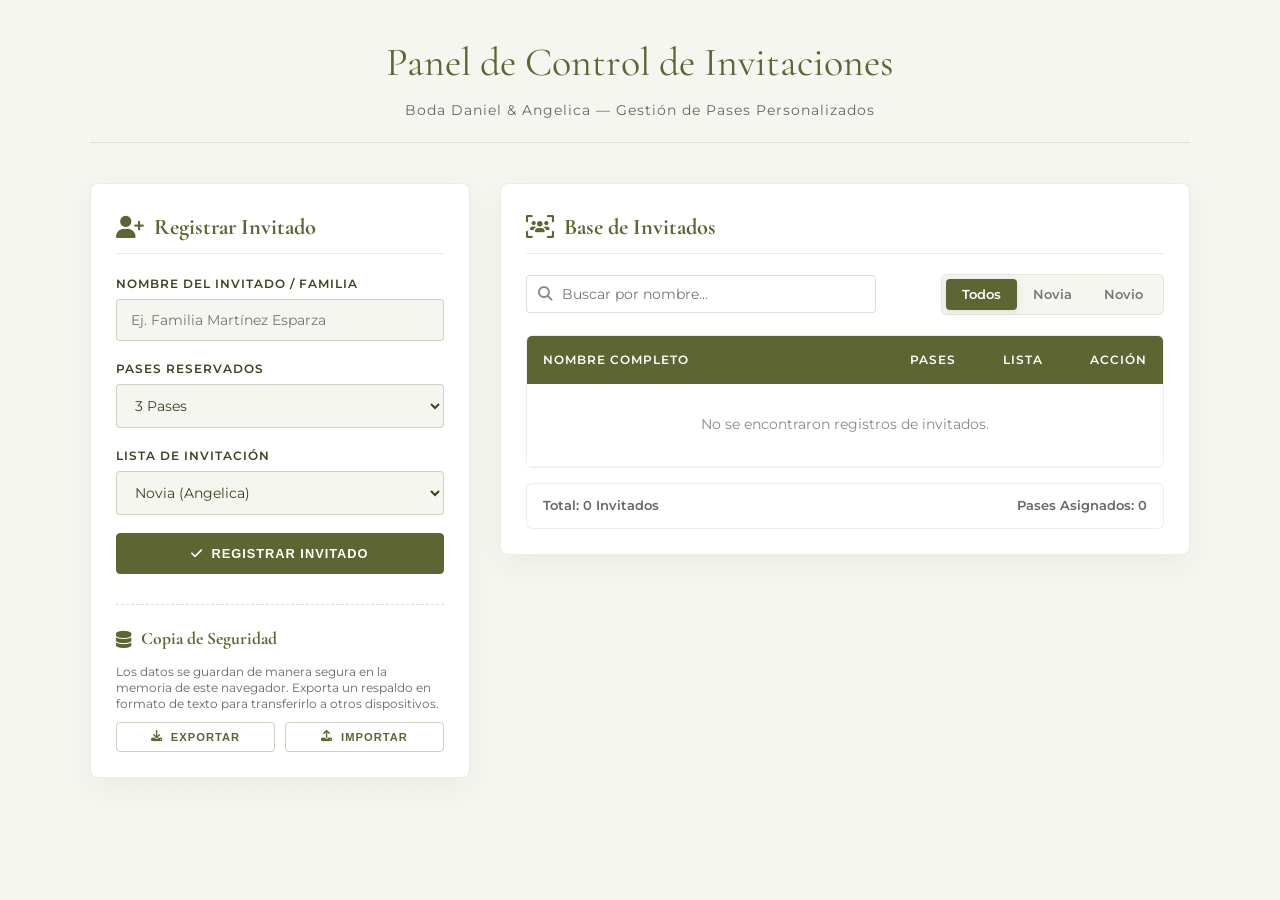
==== admin.html @ c4b85ab4 "Admin panel and improve disign" ====
<!DOCTYPE html>
<html lang="es">
<head>
    <meta charset="UTF-8">
    <meta name="viewport" content="width=device-width, initial-scale=1.0">
    <title>Panel de Control | Daniel & Angelica</title>
    
    <!-- Fuentes y Tipografías -->
    <link rel="preconnect" href="https://fonts.googleapis.com">
    <link rel="preconnect" href="https://fonts.gstatic.com" crossorigin>
    <link href="https://fonts.googleapis.com/css2?family=Cormorant+Garamond:ital,wght@0,400;0,600;1,400&family=Montserrat:wght@300;400;600&display=swap" rel="stylesheet">
    
    <!-- Iconos FontAwesome -->
    <link rel="stylesheet" href="https://cdnjs.cloudflare.com/ajax/libs/font-awesome/6.4.0/css/all.min.css">

    <style>
        :root {
            --primary-color: #5D6532;
            --accent-light: #D4E673;
            --accent-medium: #AFBD5E;
            --dark-olive: #3D4221;
            --bg-cream: #F5F6F0;
            --white: #FFFFFF;
            --font-serif: 'Cormorant Garamond', serif;
            --font-sans: 'Montserrat', sans-serif;
            --shadow-elegant: 0 10px 30px rgba(61, 66, 33, 0.05);
            --transition-smooth: all 0.3s ease;
        }

        * {
            margin: 0;
            padding: 0;
            box-sizing: border-box;
        }

        body {
            background-color: var(--bg-cream);
            background-image: radial-gradient(rgba(93, 101, 50, 0.02) 1.5px, transparent 0);
            background-size: 20px 20px;
            color: var(--dark-olive);
            font-family: var(--font-sans);
            padding: 30px 15px;
            line-height: 1.6;
        }

        .admin-wrapper {
            max-width: 1100px;
            margin: 0 auto;
        }

        header.admin-header {
            text-align: center;
            margin-bottom: 40px;
            border-bottom: 1px solid rgba(93, 101, 50, 0.15);
            padding-bottom: 20px;
        }

        header.admin-header h1 {
            font-family: var(--font-serif);
            font-size: 2.5rem;
            font-weight: 400;
            color: var(--primary-color);
            margin-bottom: 5px;
        }

        header.admin-header p {
            font-size: 0.9rem;
            color: #666;
            letter-spacing: 1px;
        }

        .admin-grid {
            display: grid;
            grid-template-columns: 1fr;
            gap: 30px;
            align-items: start;
        }

        @media (min-width: 900px) {
            .admin-grid {
                grid-template-columns: 380px 1fr;
            }
        }

        .panel-card {
            background-color: var(--white);
            border-radius: 8px;
            border: 1px solid rgba(93, 101, 50, 0.12);
            box-shadow: var(--shadow-elegant);
            padding: 25px;
        }

        .panel-title {
            font-family: var(--font-serif);
            font-size: 1.4rem;
            color: var(--primary-color);
            margin-bottom: 20px;
            border-bottom: 1px solid rgba(93, 101, 50, 0.1);
            padding-bottom: 8px;
            display: flex;
            align-items: center;
            gap: 10px;
        }

        .form-group {
            margin-bottom: 18px;
        }

        .form-group label {
            display: block;
            font-size: 0.75rem;
            font-weight: 600;
            text-transform: uppercase;
            letter-spacing: 1px;
            margin-bottom: 6px;
            color: var(--dark-olive);
        }

        .form-group input[type="text"],
        .form-group select {
            width: 100%;
            padding: 11px 14px;
            border: 1px solid rgba(93, 101, 50, 0.25);
            border-radius: 4px;
            background-color: var(--bg-cream);
            font-family: var(--font-sans);
            font-size: 0.9rem;
            color: var(--dark-olive);
            outline: none;
            transition: var(--transition-smooth);
        }

        .form-group input[type="text"]:focus,
        .form-group select:focus {
            border-color: var(--primary-color);
            background-color: var(--white);
            box-shadow: 0 0 8px rgba(93, 101, 50, 0.08);
        }

        .btn-admin {
            display: inline-flex;
            align-items: center;
            justify-content: center;
            gap: 8px;
            width: 100%;
            padding: 12px 20px;
            background-color: var(--primary-color);
            color: var(--white);
            border: 1px solid var(--primary-color);
            border-radius: 4px;
            font-size: 0.8rem;
            font-weight: 600;
            text-transform: uppercase;
            letter-spacing: 1px;
            cursor: pointer;
            transition: var(--transition-smooth);
        }

        .btn-admin:hover {
            background-color: var(--dark-olive);
            border-color: var(--dark-olive);
            transform: translateY(-1px);
        }

        .btn-outline {
            background-color: transparent;
            color: var(--primary-color);
            border-color: rgba(93, 101, 50, 0.3);
        }

        .btn-outline:hover {
            background-color: rgba(93, 101, 50, 0.05);
            border-color: var(--primary-color);
            color: var(--primary-color);
        }

        .backup-container {
            margin-top: 30px;
            padding-top: 20px;
            border-top: 1px dashed rgba(93, 101, 50, 0.2);
        }

        .backup-buttons {
            display: grid;
            grid-template-columns: 1fr 1fr;
            gap: 10px;
            margin-top: 10px;
        }

        .btn-sm {
            padding: 8px 12px;
            font-size: 0.7rem;
        }

        .list-controls {
            display: flex;
            flex-direction: column;
            gap: 15px;
            margin-bottom: 20px;
        }

        @media (min-width: 600px) {
            .list-controls {
                flex-direction: row;
                justify-content: space-between;
                align-items: center;
            }
        }

        .search-wrapper {
            position: relative;
            flex-grow: 1;
            max-width: 350px;
        }

        .search-wrapper i {
            position: absolute;
            left: 12px;
            top: 50%;
            transform: translateY(-50%);
            color: #888;
            font-size: 0.9rem;
        }

        .search-input {
            width: 100%;
            padding: 10px 10px 10px 35px;
            border: 1px solid rgba(93, 101, 50, 0.2);
            border-radius: 4px;
            font-family: var(--font-sans);
            font-size: 0.85rem;
            outline: none;
        }

        .tab-menu {
            display: inline-flex;
            background-color: var(--bg-cream);
            padding: 4px;
            border-radius: 6px;
            border: 1px solid rgba(93, 101, 50, 0.1);
        }

        .tab-btn {
            background: none;
            border: none;
            padding: 8px 16px;
            font-family: var(--font-sans);
            font-size: 0.8rem;
            font-weight: 600;
            color: #777;
            cursor: pointer;
            border-radius: 4px;
            transition: var(--transition-smooth);
        }

        .tab-btn.active {
            background-color: var(--primary-color);
            color: var(--white);
            box-shadow: 0 2px 8px rgba(93, 101, 50, 0.15);
        }

        .table-responsive {
            overflow-x: auto;
            border-radius: 6px;
            border: 1px solid rgba(93, 101, 50, 0.1);
        }

        .guest-table {
            width: 100%;
            border-collapse: collapse;
            text-align: left;
            font-size: 0.85rem;
            background-color: var(--white);
        }

        .guest-table th, 
        .guest-table td {
            padding: 14px 16px;
            border-bottom: 1px solid rgba(93, 101, 50, 0.08);
        }

        .guest-table th {
            background-color: var(--primary-color);
            color: var(--white);
            font-weight: 600;
            text-transform: uppercase;
            font-size: 0.75rem;
            letter-spacing: 1px;
        }

        .guest-table tbody tr:hover {
            background-color: rgba(245, 246, 240, 0.5);
        }

        .side-badge {
            display: inline-block;
            padding: 4px 10px;
            border-radius: 12px;
            font-size: 0.7rem;
            font-weight: 600;
            text-transform: uppercase;
            letter-spacing: 0.5px;
        }

        .side-badge.novia {
            background-color: #F8E8E8;
            color: #A04040;
        }

        .side-badge.novio {
            background-color: #E8F0F8;
            color: #4070A0;
        }

        .actions-cell {
            display: flex;
            gap: 8px;
            justify-content: center;
        }

        .btn-action {
            background: none;
            border: none;
            cursor: pointer;
            font-size: 1.05rem;
            padding: 5px;
            border-radius: 4px;
            display: inline-flex;
            align-items: center;
            justify-content: center;
            transition: var(--transition-smooth);
        }

        .btn-action:hover {
            transform: scale(1.1);
        }

        .btn-action.copy {
            color: var(--primary-color);
        }

        .btn-action.copy:hover {
            background-color: rgba(93, 101, 50, 0.08);
        }

        .btn-action.delete {
            color: #C0392B;
        }

        .btn-action.delete:hover {
            background-color: rgba(192, 57, 43, 0.08);
        }

        .summary-bar {
            margin-top: 15px;
            display: flex;
            justify-content: space-between;
            font-size: 0.8rem;
            font-weight: 600;
            color: #666;
            background-color: var(--white);
            padding: 12px 16px;
            border-radius: 6px;
            border: 1px solid rgba(93, 101, 50, 0.1);
        }
    </style>
</head>
<body>

    <div class="admin-wrapper">
        <header class="admin-header">
            <h1>Panel de Control de Invitaciones</h1>
            <p>Boda Daniel & Angelica — Gestión de Pases Personalizados</p>
        </header>

        <div class="admin-grid">
            <div class="panel-card">
                <h2 class="panel-title"><i class="fa-solid fa-user-plus"></i> Registrar Invitado</h2>
                <form id="add-guest-form" onsubmit="return false;">
                    <div class="form-group">
                        <label for="guest-name">Nombre del Invitado / Familia</label>
                        <input type="text" id="guest-name" placeholder="Ej. Familia Martínez Esparza" required>
                    </div>
                    
                    <div class="form-group">
                        <label for="guest-passes">Pases Reservados</label>
                        <select id="guest-passes">
                            <option value="1">1 Pase</option>
                            <option value="2">2 Pases</option>
                            <option value="3" selected>3 Pases</option>
                            <option value="4">4 Pases</option>
                            <option value="5">5 Pases</option>
                            <option value="6">6 Pases</option>
                        </select>
                    </div>
                    
                    <div class="form-group">
                        <label for="guest-side">Lista de Invitación</label>
                        <select id="guest-side">
                            <option value="novia">Novia (Angelica)</option>
                            <option value="novio">Novio (Daniel)</option>
                        </select>
                    </div>
                    
                    <button type="submit" id="btn-save" class="btn-admin">
                        <i class="fa-solid fa-check"></i> Registrar Invitado
                    </button>
                </form>

                <div class="backup-container">
                    <h2 class="panel-title" style="font-size: 1.1rem; margin-bottom: 10px; border:none; padding:0;">
                        <i class="fa-solid fa-database"></i> Copia de Seguridad
                    </h2>
                    <p style="font-size: 0.72rem; color: #666; line-height: 1.4;">
                        Los datos se guardan de manera segura en la memoria de este navegador. Exporta un respaldo en formato de texto para transferirlo a otros dispositivos.
                    </p>
                    <div class="backup-buttons">
                        <button id="btn-export" class="btn-admin btn-sm btn-outline"><i class="fa-solid fa-download"></i> Exportar</button>
                        <button id="btn-import-trigger" class="btn-admin btn-sm btn-outline"><i class="fa-solid fa-upload"></i> Importar</button>
                    </div>
                    <input type="file" id="import-file" accept=".txt,.json" style="display: none;">
                </div>
            </div>

            <div class="panel-card">
                <h2 class="panel-title"><i class="fa-solid fa-users-viewfinder"></i> Base de Invitados</h2>
                <div class="list-controls">
                    <div class="search-wrapper">
                        <i class="fa-solid fa-magnifying-glass"></i>
                        <input type="text" id="search-input" class="search-input" placeholder="Buscar por nombre...">
                    </div>
                    <div class="tab-menu">
                        <button class="tab-btn active" data-filter="todos">Todos</button>
                        <button class="tab-btn" data-filter="novia">Novia</button>
                        <button class="tab-btn" data-filter="novio">Novio</button>
                    </div>
                </div>

                <div class="table-responsive">
                    <table class="guest-table">
                        <thead>
                            <tr>
                                <th>Nombre Completo</th>
                                <th style="width: 80px; text-align: center;">Pases</th>
                                <th style="width: 100px; text-align: center;">Lista</th>
                                <th style="width: 90px; text-align: center;">Acción</th>
                            </tr>
                        </thead>
                        <tbody id="table-body"></tbody>
                    </table>
                </div>

                <div class="summary-bar">
                    <span id="stat-count">Total: 0 Invitados</span>
                    <span id="stat-passes">Pases Asignados: 0</span>
                </div>
            </div>
        </div>
    </div>

    <script>
        document.addEventListener("DOMContentLoaded", () => {
            let guestsList = JSON.parse(localStorage.getItem('wedding_guests_list')) || [];
            let activeFilter = 'todos';
            let searchQuery = '';

            const tableBody = document.getElementById('table-body');
            const addForm = document.getElementById('add-guest-form');
            const guestNameInput = document.getElementById('guest-name');
            const guestPassesSelect = document.getElementById('guest-passes');
            const guestSideSelect = document.getElementById('guest-side');
            
            const searchInput = document.getElementById('search-input');
            const tabButtons = document.querySelectorAll('.tab-btn');
            
            const statCount = document.getElementById('stat-count');
            const statPasses = document.getElementById('stat-passes');

            // Utilidad Base64 Robusta para UTF-8
            function encodeToken(obj) {
                const str = JSON.stringify(obj);
                return btoa(unescape(encodeURIComponent(str)));
            }

            // Construcción robusta de la URL que funciona en local (file:///) y servidores (http/https)
            function getBaseUrl() {
                let href = window.location.href;
                let cleanUrl = href.substring(0, href.lastIndexOf('/')) + '/';
                if (href.startsWith('file:///')) {
                    return cleanUrl + 'index.html';
                }
                return cleanUrl;
            }

            function renderTable() {
                tableBody.innerHTML = '';
                
                let filtered = guestsList.filter(guest => {
                    const matchesSearch = guest.name.toLowerCase().includes(searchQuery.toLowerCase());
                    const matchesTab = activeFilter === 'todos' || guest.side === activeFilter;
                    return matchesSearch && matchesTab;
                });

                let totalPasses = filtered.reduce((acc, curr) => acc + parseInt(curr.passes), 0);
                statCount.innerText = `Total: ${filtered.length} Invitados`;
                statPasses.innerText = `Pases Asignados: ${totalPasses}`;

                if (filtered.length === 0) {
                    tableBody.innerHTML = `
                        <tr>
                            <td colspan="4" style="text-align: center; color: #888; padding: 30px;">
                                No se encontraron registros de invitados.
                            </td>
                        </tr>
                    `;
                    return;
                }

                filtered.forEach(guest => {
                    const tr = document.createElement('tr');
                    const token = encodeToken({ n: guest.name, p: parseInt(guest.passes), s: guest.side });
                    const uniqueLink = `${getBaseUrl()}?g=${token}`;

                    tr.innerHTML = `
                        <td style="font-weight: 600;">${guest.name}</td>
                        <td style="text-align: center; font-weight: 600;">${guest.passes}</td>
                        <td style="text-align: center;">
                            <span class="side-badge ${guest.side}">
                                ${guest.side === 'novia' ? 'Novia' : 'Novio'}
                            </span>
                        </td>
                        <td style="text-align: center;">
                            <div class="actions-cell">
                                <button class="btn-action copy" onclick="copyGuestLink('${uniqueLink}')" title="Copiar enlace único">
                                    <i class="fa-solid fa-copy"></i>
                                </button>
                                <button class="btn-action delete" onclick="deleteGuest('${guest.id}')" title="Eliminar de la lista">
                                    <i class="fa-solid fa-trash"></i>
                                </button>
                            </div>
                        </td>
                    `;
                    tableBody.appendChild(tr);
                });
            }

            function persistData() {
                localStorage.setItem('wedding_guests_list', JSON.stringify(guestsList));
            }

            addForm.addEventListener('submit', (e) => {
                e.preventDefault();
                const nameValue = guestNameInput.value.trim();
                const passesValue = guestPassesSelect.value;
                const sideValue = guestSideSelect.value;

                if (!nameValue) return;

                const newGuestObj = {
                    id: Date.now().toString() + Math.random().toString(36).substring(2, 5),
                    name: nameValue,
                    passes: passesValue,
                    side: sideValue
                };

                guestsList.push(newGuestObj);
                persistData();
                renderTable();
                
                guestNameInput.value = '';
                guestNameInput.focus();
            });

            window.deleteGuest = function(id) {
                if (confirm("¿Estás seguro de que deseas retirar a este invitado de la lista?")) {
                    guestsList = guestsList.filter(g => g.id !== id);
                    persistData();
                    renderTable();
                }
            };

            // Copiado Forzado Multiplataforma
            window.copyGuestLink = function(link) {
                if (navigator.clipboard && window.isSecureContext) {
                    navigator.clipboard.writeText(link).then(() => {
                        alert("¡Enlace único copiado al portapapeles con éxito!");
                    }).catch(() => {
                        fallbackCopy(link);
                    });
                } else {
                    fallbackCopy(link);
                }
            };

            function fallbackCopy(text) {
                const textArea = document.createElement("textarea");
                textArea.value = text;
                textArea.style.position = "fixed";
                textArea.style.top = "0";
                textArea.style.left = "0";
                textArea.style.width = "2em";
                textArea.style.height = "2em";
                textArea.style.padding = "0";
                textArea.style.border = "none";
                textArea.style.outline = "none";
                textArea.style.boxShadow = "none";
                textArea.style.background = "transparent";
                document.body.appendChild(textArea);
                textArea.focus();
                textArea.select();
                
                try {
                    const successful = document.execCommand('copy');
                    if (successful) {
                        alert("¡Enlace copiado al portapapeles con éxito!");
                    } else {
                        throw new Error('Fallback falló');
                    }
                } catch (err) {
                    prompt("Copia el siguiente enlace personalizado manualmente:", text);
                }
                document.body.removeChild(textArea);
            }

            searchInput.addEventListener('input', (e) => {
                searchQuery = e.target.value;
                renderTable();
            });

            tabButtons.forEach(btn => {
                btn.addEventListener('click', () => {
                    tabButtons.forEach(b => b.classList.remove('active'));
                    btn.classList.add('active');
                    activeFilter = btn.getAttribute('data-filter');
                    renderTable();
                });
            });

            document.getElementById('btn-export').addEventListener('click', () => {
                if (guestsList.length === 0) {
                    alert("No existen datos para respaldar actualmente.");
                    return;
                }
                const serialized = JSON.stringify(guestsList, null, 2);
                const blob = new Blob([serialized], { type: "text/plain;charset=utf-8" });
                const url = URL.createObjectURL(blob);
                
                const link = document.createElement("a");
                link.href = url;
                link.download = `backup_invitados.txt`;
                document.body.appendChild(link);
                link.click();
                
                document.body.removeChild(link);
                URL.revokeObjectURL(url);
            });

            const fileInput = document.getElementById('import-file');
            document.getElementById('btn-import-trigger').addEventListener('click', () => {
                fileInput.click();
            });

            fileInput.addEventListener('change', (e) => {
                const file = e.target.files[0];
                if (!file) return;

                const reader = new FileReader();
                reader.onload = function(evt) {
                    try {
                        const parsed = JSON.parse(evt.target.result);
                        if (Array.isArray(parsed)) {
                            if (confirm(`Se han detectado ${parsed.length} invitados en el archivo. ¿Deseas importarlos?`)) {
                                guestsList = parsed;
                                persistData();
                                renderTable();
                                alert("Base de datos de invitados restablecida con éxito.");
                            }
                        } else {
                            alert("El formato del archivo no es compatible.");
                        }
                    } catch (err) {
                        alert("Ocurrió un error al procesar el archivo.");
                    }
                };
                reader.readAsText(file);
                fileInput.value = '';
            });

            renderTable();
        });
    </script>
</body>
</html>
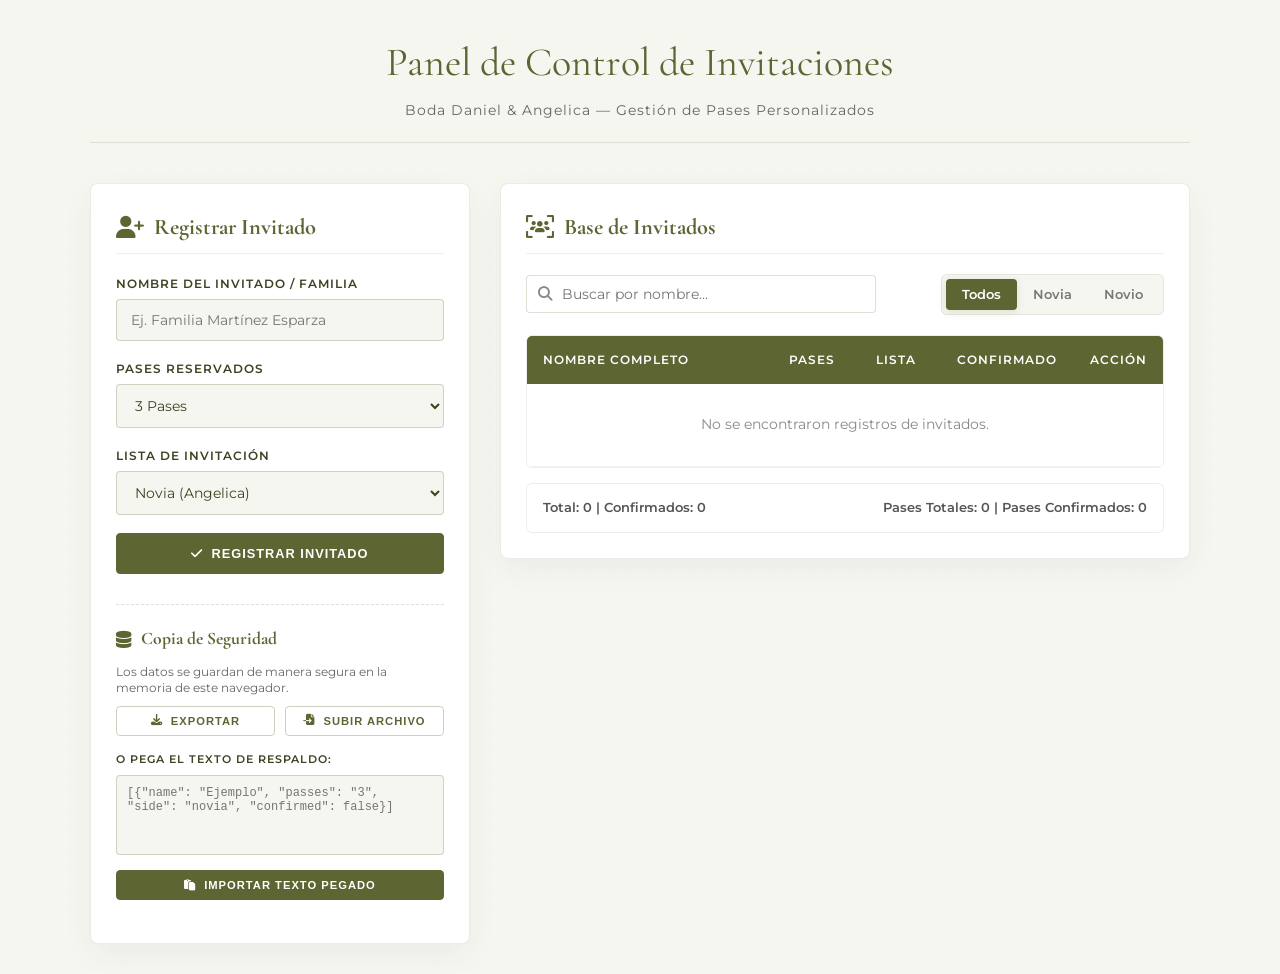
==== commit 8954387d: "Modify styles and add btn confirm" ====
--- a/admin.html
+++ b/admin.html
@@ -9,7 +9,8 @@
     <link rel="preconnect" href="https://fonts.googleapis.com">
     <link rel="preconnect" href="https://fonts.gstatic.com" crossorigin>
     <link href="https://fonts.googleapis.com/css2?family=Cormorant+Garamond:ital,wght@0,400;0,600;1,400&family=Montserrat:wght@300;400;600&display=swap" rel="stylesheet">
-    
+    <link rel="icon" type="image/svg+xml" href="data:image/svg+xml,<svg xmlns='http://www.w3.org/2000/svg' viewBox='0 0 100 100'><circle cx='50' cy='50' r='48' fill='%235D6532'/><path d='M50,25 C38,45 38,62 50,78 C62,62 62,45 50,25 Z' fill='%23D4E673'/><path d='M50,25 L50,78' stroke='%233D4221' stroke-width='2'/></svg>">
+
     <!-- Iconos FontAwesome -->
     <link rel="stylesheet" href="https://cdnjs.cloudflare.com/ajax/libs/font-awesome/6.4.0/css/all.min.css">
 
@@ -185,6 +186,7 @@
             grid-template-columns: 1fr 1fr;
             gap: 10px;
             margin-top: 10px;
+            margin-bottom: 15px;
         }
 
         .btn-sm {
@@ -277,6 +279,7 @@
         .guest-table td {
             padding: 14px 16px;
             border-bottom: 1px solid rgba(93, 101, 50, 0.08);
+            vertical-align: middle;
         }
 
         .guest-table th {
@@ -288,8 +291,20 @@
             letter-spacing: 1px;
         }
 
+        .guest-table tbody tr {
+            transition: background-color 0.2s ease;
+        }
+
+        .guest-table tbody tr.confirmed-row {
+            background-color: rgba(93, 101, 50, 0.05);
+        }
+
         .guest-table tbody tr:hover {
             background-color: rgba(245, 246, 240, 0.5);
+        }
+
+        .guest-table tbody tr.confirmed-row:hover {
+            background-color: rgba(93, 101, 50, 0.08);
         }
 
         .side-badge {
@@ -310,6 +325,13 @@
         .side-badge.novio {
             background-color: #E8F0F8;
             color: #4070A0;
+        }
+
+        .checkbox-confirm {
+            width: 18px;
+            height: 18px;
+            accent-color: var(--primary-color);
+            cursor: pointer;
         }
 
         .actions-cell {
@@ -354,14 +376,43 @@
         .summary-bar {
             margin-top: 15px;
             display: flex;
-            justify-content: space-between;
+            flex-direction: column;
+            gap: 8px;
             font-size: 0.8rem;
             font-weight: 600;
-            color: #666;
+            color: #555;
             background-color: var(--white);
-            padding: 12px 16px;
+            padding: 14px 16px;
             border-radius: 6px;
             border: 1px solid rgba(93, 101, 50, 0.1);
+        }
+
+        @media (min-width: 600px) {
+            .summary-bar {
+                flex-direction: row;
+                justify-content: space-between;
+                align-items: center;
+            }
+        }
+
+        .textarea-import {
+            width: 100%;
+            height: 80px;
+            padding: 10px;
+            border: 1px solid rgba(93, 101, 50, 0.25);
+            border-radius: 4px;
+            background-color: var(--bg-cream);
+            font-family: monospace;
+            font-size: 0.75rem;
+            color: var(--dark-olive);
+            resize: none;
+            outline: none;
+            transition: var(--transition-smooth);
+        }
+
+        .textarea-import:focus {
+            border-color: var(--primary-color);
+            background-color: var(--white);
         }
     </style>
 </head>
@@ -411,14 +462,25 @@
                     <h2 class="panel-title" style="font-size: 1.1rem; margin-bottom: 10px; border:none; padding:0;">
                         <i class="fa-solid fa-database"></i> Copia de Seguridad
                     </h2>
-                    <p style="font-size: 0.72rem; color: #666; line-height: 1.4;">
-                        Los datos se guardan de manera segura en la memoria de este navegador. Exporta un respaldo en formato de texto para transferirlo a otros dispositivos.
+                    <p style="font-size: 0.72rem; color: #666; line-height: 1.4; margin-bottom: 10px;">
+                        Los datos se guardan de manera segura en la memoria de este navegador.
                     </p>
+                    
+                    <!-- Importar por archivo -->
                     <div class="backup-buttons">
                         <button id="btn-export" class="btn-admin btn-sm btn-outline"><i class="fa-solid fa-download"></i> Exportar</button>
-                        <button id="btn-import-trigger" class="btn-admin btn-sm btn-outline"><i class="fa-solid fa-upload"></i> Importar</button>
+                        <button id="btn-import-trigger" class="btn-admin btn-sm btn-outline"><i class="fa-solid fa-file-import"></i> Subir Archivo</button>
                     </div>
                     <input type="file" id="import-file" accept=".txt,.json" style="display: none;">
+
+                    <!-- Importar pegando texto JSON -->
+                    <div class="form-group" style="margin-top: 15px;">
+                        <label for="import-text" style="font-size: 0.7rem;">O Pega el Texto de Respaldo:</label>
+                        <textarea id="import-text" class="textarea-import" placeholder='[{"name": "Ejemplo", "passes": "3", "side": "novia", "confirmed": false}]'></textarea>
+                        <button id="btn-import-text" class="btn-admin btn-sm" style="margin-top: 8px; width: 100%;">
+                            <i class="fa-solid fa-paste"></i> Importar Texto Pegado
+                        </button>
+                    </div>
                 </div>
             </div>
 
@@ -441,8 +503,9 @@
                         <thead>
                             <tr>
                                 <th>Nombre Completo</th>
-                                <th style="width: 80px; text-align: center;">Pases</th>
-                                <th style="width: 100px; text-align: center;">Lista</th>
+                                <th style="width: 70px; text-align: center;">Pases</th>
+                                <th style="width: 90px; text-align: center;">Lista</th>
+                                <th style="width: 90px; text-align: center;">Confirmado</th>
                                 <th style="width: 90px; text-align: center;">Acción</th>
                             </tr>
                         </thead>
@@ -451,8 +514,8 @@
                 </div>
 
                 <div class="summary-bar">
-                    <span id="stat-count">Total: 0 Invitados</span>
-                    <span id="stat-passes">Pases Asignados: 0</span>
+                    <span id="stat-count">Total: 0 | Confirmados: 0</span>
+                    <span id="stat-passes">Pases Totales: 0 | Pases Confirmados: 0</span>
                 </div>
             </div>
         </div>
@@ -461,6 +524,15 @@
     <script>
         document.addEventListener("DOMContentLoaded", () => {
             let guestsList = JSON.parse(localStorage.getItem('wedding_guests_list')) || [];
+            
+            // Asegurar que todos los registros tengan la propiedad de confirmación
+            guestsList.forEach(guest => {
+                if (guest.confirmed === undefined) {
+                    guest.confirmed = false;
+                }
+            });
+            persistData();
+
             let activeFilter = 'todos';
             let searchQuery = '';
 
@@ -501,14 +573,19 @@
                     return matchesSearch && matchesTab;
                 });
 
+                // Cálculos de estadísticas dinámicas basadas en la pestaña activa
+                let totalGuests = filtered.length;
+                let confirmedGuests = filtered.filter(g => g.confirmed).length;
                 let totalPasses = filtered.reduce((acc, curr) => acc + parseInt(curr.passes), 0);
-                statCount.innerText = `Total: ${filtered.length} Invitados`;
-                statPasses.innerText = `Pases Asignados: ${totalPasses}`;
+                let confirmedPasses = filtered.filter(g => g.confirmed).reduce((acc, curr) => acc + parseInt(curr.passes), 0);
+
+                statCount.innerText = `Total: ${totalGuests} | Confirmados: ${confirmedGuests}`;
+                statPasses.innerText = `Pases Totales: ${totalPasses} | Pases Confirmados: ${confirmedPasses}`;
 
                 if (filtered.length === 0) {
                     tableBody.innerHTML = `
                         <tr>
-                            <td colspan="4" style="text-align: center; color: #888; padding: 30px;">
+                            <td colspan="5" style="text-align: center; color: #888; padding: 30px;">
                                 No se encontraron registros de invitados.
                             </td>
                         </tr>
@@ -518,6 +595,10 @@
 
                 filtered.forEach(guest => {
                     const tr = document.createElement('tr');
+                    if (guest.confirmed) {
+                        tr.classList.add('confirmed-row');
+                    }
+
                     const token = encodeToken({ n: guest.name, p: parseInt(guest.passes), s: guest.side });
                     const uniqueLink = `${getBaseUrl()}?g=${token}`;
 
@@ -528,6 +609,9 @@
                             <span class="side-badge ${guest.side}">
                                 ${guest.side === 'novia' ? 'Novia' : 'Novio'}
                             </span>
+                        </td>
+                        <td style="text-align: center;">
+                            <input type="checkbox" class="checkbox-confirm" ${guest.confirmed ? 'checked' : ''} onchange="toggleConfirmation('${guest.id}', this.checked)">
                         </td>
                         <td style="text-align: center;">
                             <div class="actions-cell">
@@ -548,6 +632,16 @@
                 localStorage.setItem('wedding_guests_list', JSON.stringify(guestsList));
             }
 
+            // Cambiar estado de confirmación
+            window.toggleConfirmation = function(id, isChecked) {
+                const index = guestsList.findIndex(g => g.id === id);
+                if (index !== -1) {
+                    guestsList[index].confirmed = isChecked;
+                    persistData();
+                    renderTable();
+                }
+            };
+
             addForm.addEventListener('submit', (e) => {
                 e.preventDefault();
                 const nameValue = guestNameInput.value.trim();
@@ -560,7 +654,8 @@
                     id: Date.now().toString() + Math.random().toString(36).substring(2, 5),
                     name: nameValue,
                     passes: passesValue,
-                    side: sideValue
+                    side: sideValue,
+                    confirmed: false
                 };
 
                 guestsList.push(newGuestObj);
@@ -636,6 +731,7 @@
                 });
             });
 
+            // Función de exportación de datos
             document.getElementById('btn-export').addEventListener('click', () => {
                 if (guestsList.length === 0) {
                     alert("No existen datos para respaldar actualmente.");
@@ -655,6 +751,7 @@
                 URL.revokeObjectURL(url);
             });
 
+            // Función de importación por archivo
             const fileInput = document.getElementById('import-file');
             document.getElementById('btn-import-trigger').addEventListener('click', () => {
                 fileInput.click();
@@ -666,25 +763,54 @@
 
                 const reader = new FileReader();
                 reader.onload = function(evt) {
-                    try {
-                        const parsed = JSON.parse(evt.target.result);
-                        if (Array.isArray(parsed)) {
-                            if (confirm(`Se han detectado ${parsed.length} invitados en el archivo. ¿Deseas importarlos?`)) {
-                                guestsList = parsed;
-                                persistData();
-                                renderTable();
-                                alert("Base de datos de invitados restablecida con éxito.");
-                            }
-                        } else {
-                            alert("El formato del archivo no es compatible.");
-                        }
-                    } catch (err) {
-                        alert("Ocurrió un error al procesar el archivo.");
-                    }
+                    processImportData(evt.target.result);
                 };
                 reader.readAsText(file);
                 fileInput.value = '';
             });
+
+            // Función de importación por Texto pegado
+            const btnImportText = document.getElementById('btn-import-text');
+            const textareaImport = document.getElementById('import-text');
+
+            btnImportText.addEventListener('click', () => {
+                const rawText = textareaImport.value.trim();
+                if (!rawText) {
+                    alert("Por favor, pega el texto de respaldo primero.");
+                    return;
+                }
+                processImportData(rawText);
+                textareaImport.value = '';
+            });
+
+            // Procesador genérico de importación para asegurar propiedades por defecto
+            function processImportData(textString) {
+                try {
+                    const parsed = JSON.parse(textString);
+                    if (Array.isArray(parsed)) {
+                        if (confirm(`Se han detectado ${parsed.length} invitados en el lote. ¿Deseas importarlos e inicialmente reemplazar la lista actual?`)) {
+                            // Validar y normalizar la estructura de cada invitado importado
+                            parsed.forEach(guest => {
+                                if (guest.confirmed === undefined) {
+                                    guest.confirmed = false;
+                                }
+                                if (!guest.id) {
+                                    guest.id = Date.now().toString() + Math.random().toString(36).substring(2, 5);
+                                }
+                            });
+                            
+                            guestsList = parsed;
+                            persistData();
+                            renderTable();
+                            alert("Base de datos de invitados restablecida con éxito.");
+                        }
+                    } else {
+                        alert("El formato de los datos no es compatible. Debe ser un arreglo de objetos JSON.");
+                    }
+                } catch (err) {
+                    alert("Ocurrió un error al procesar la cadena de datos. Asegúrate de copiar el JSON de manera completa y correcta.");
+                }
+            }
 
             renderTable();
         });
